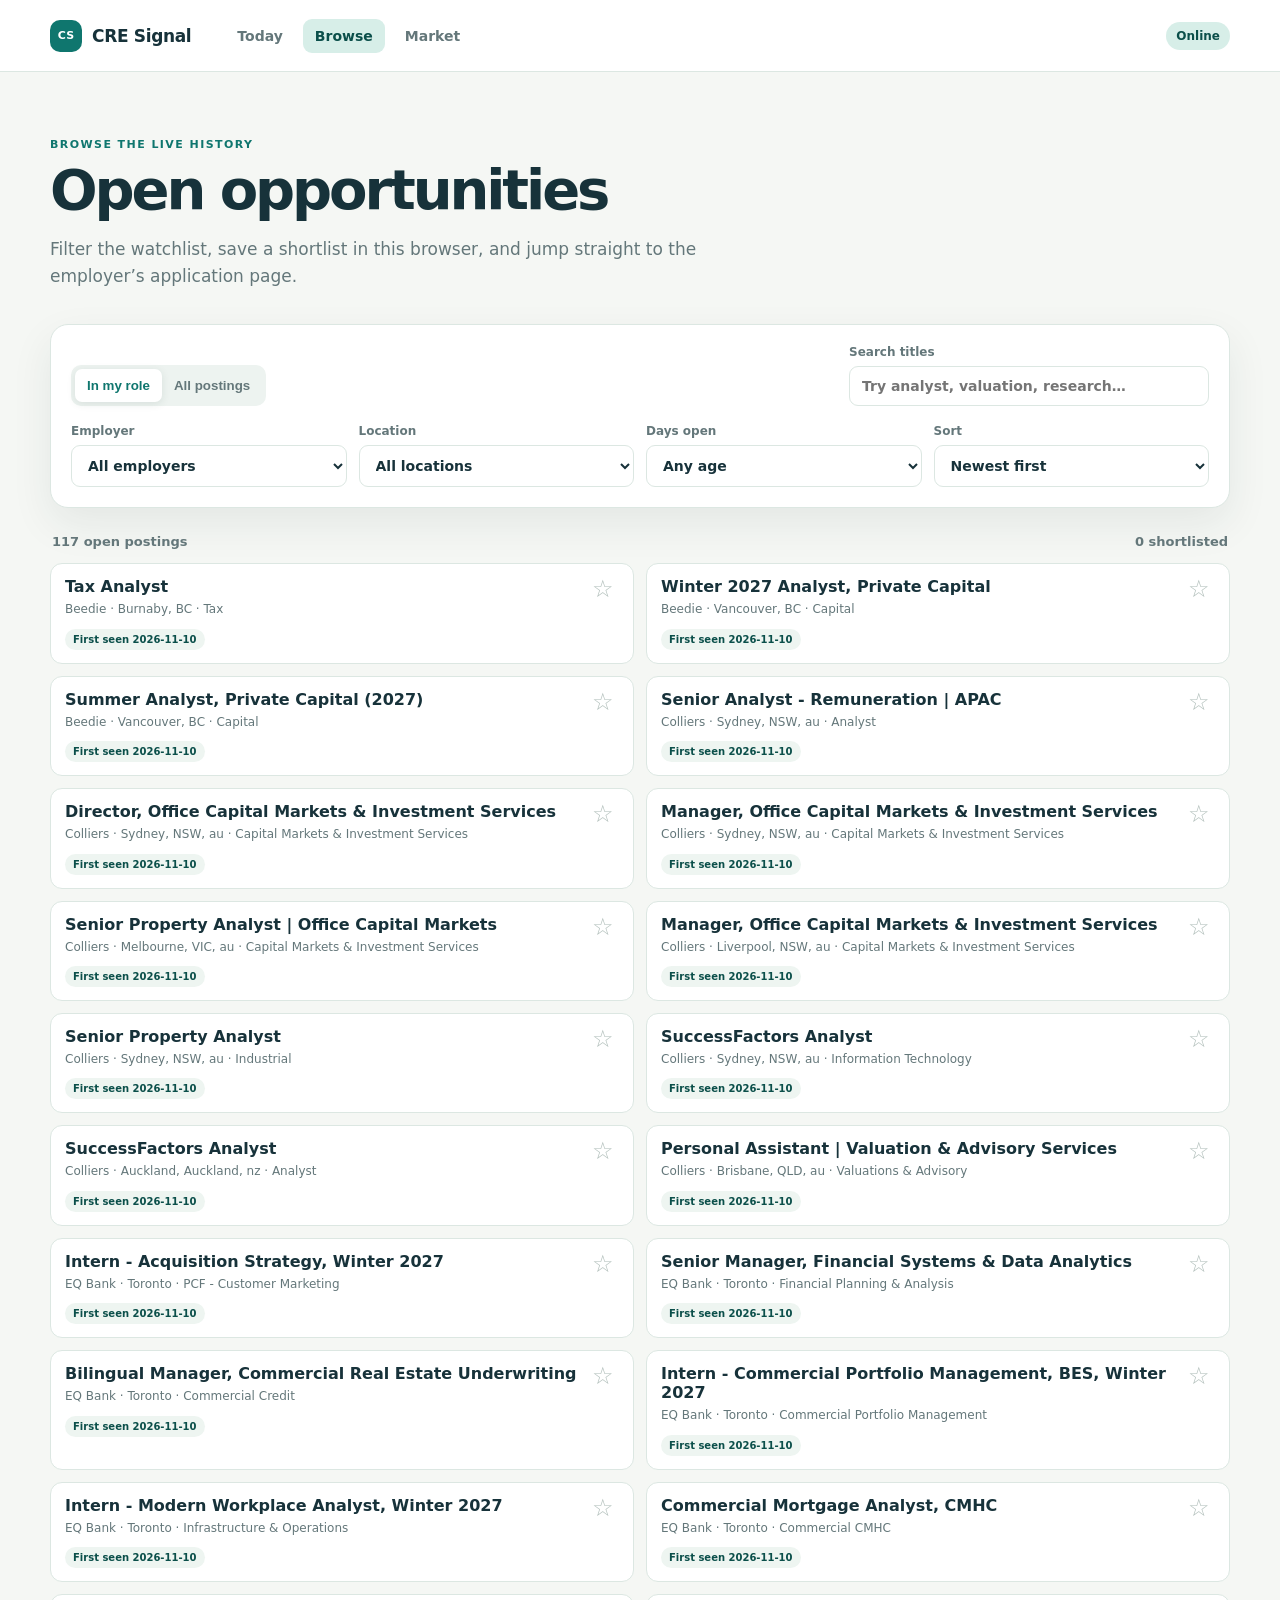
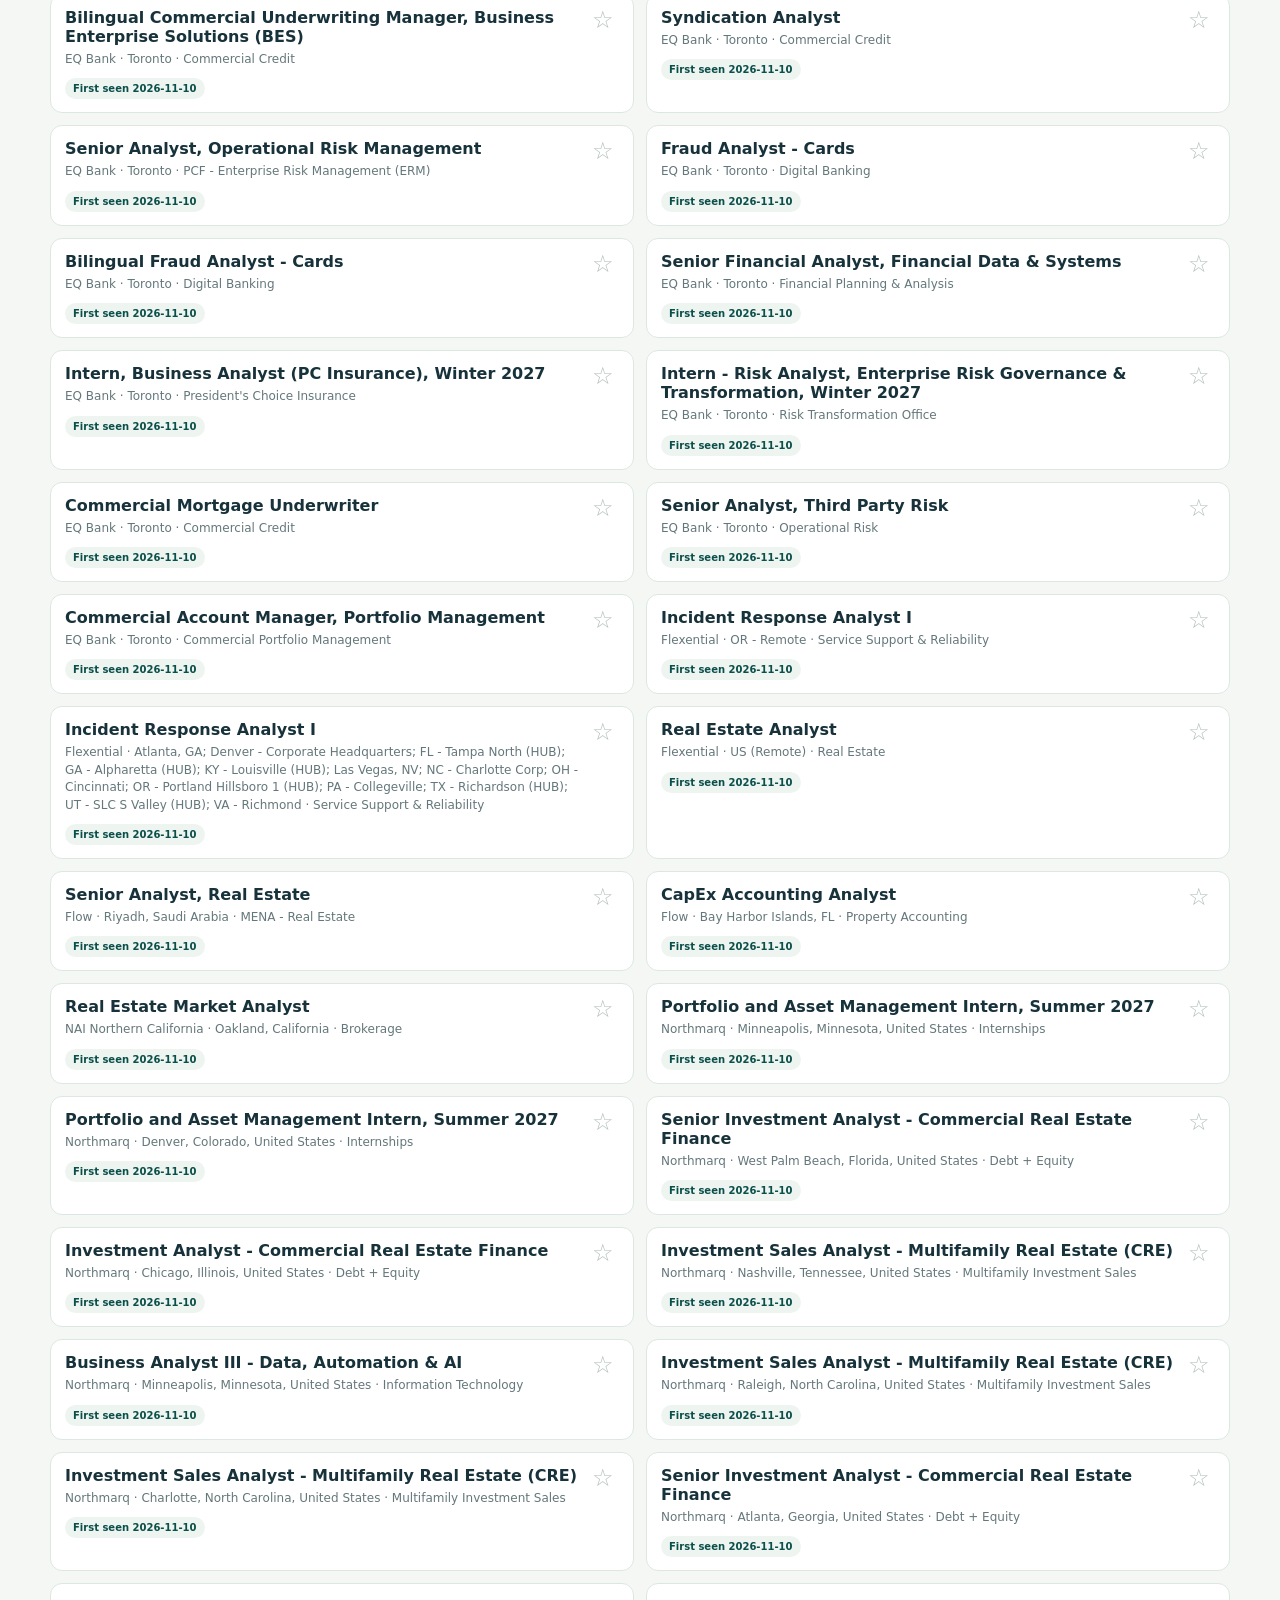
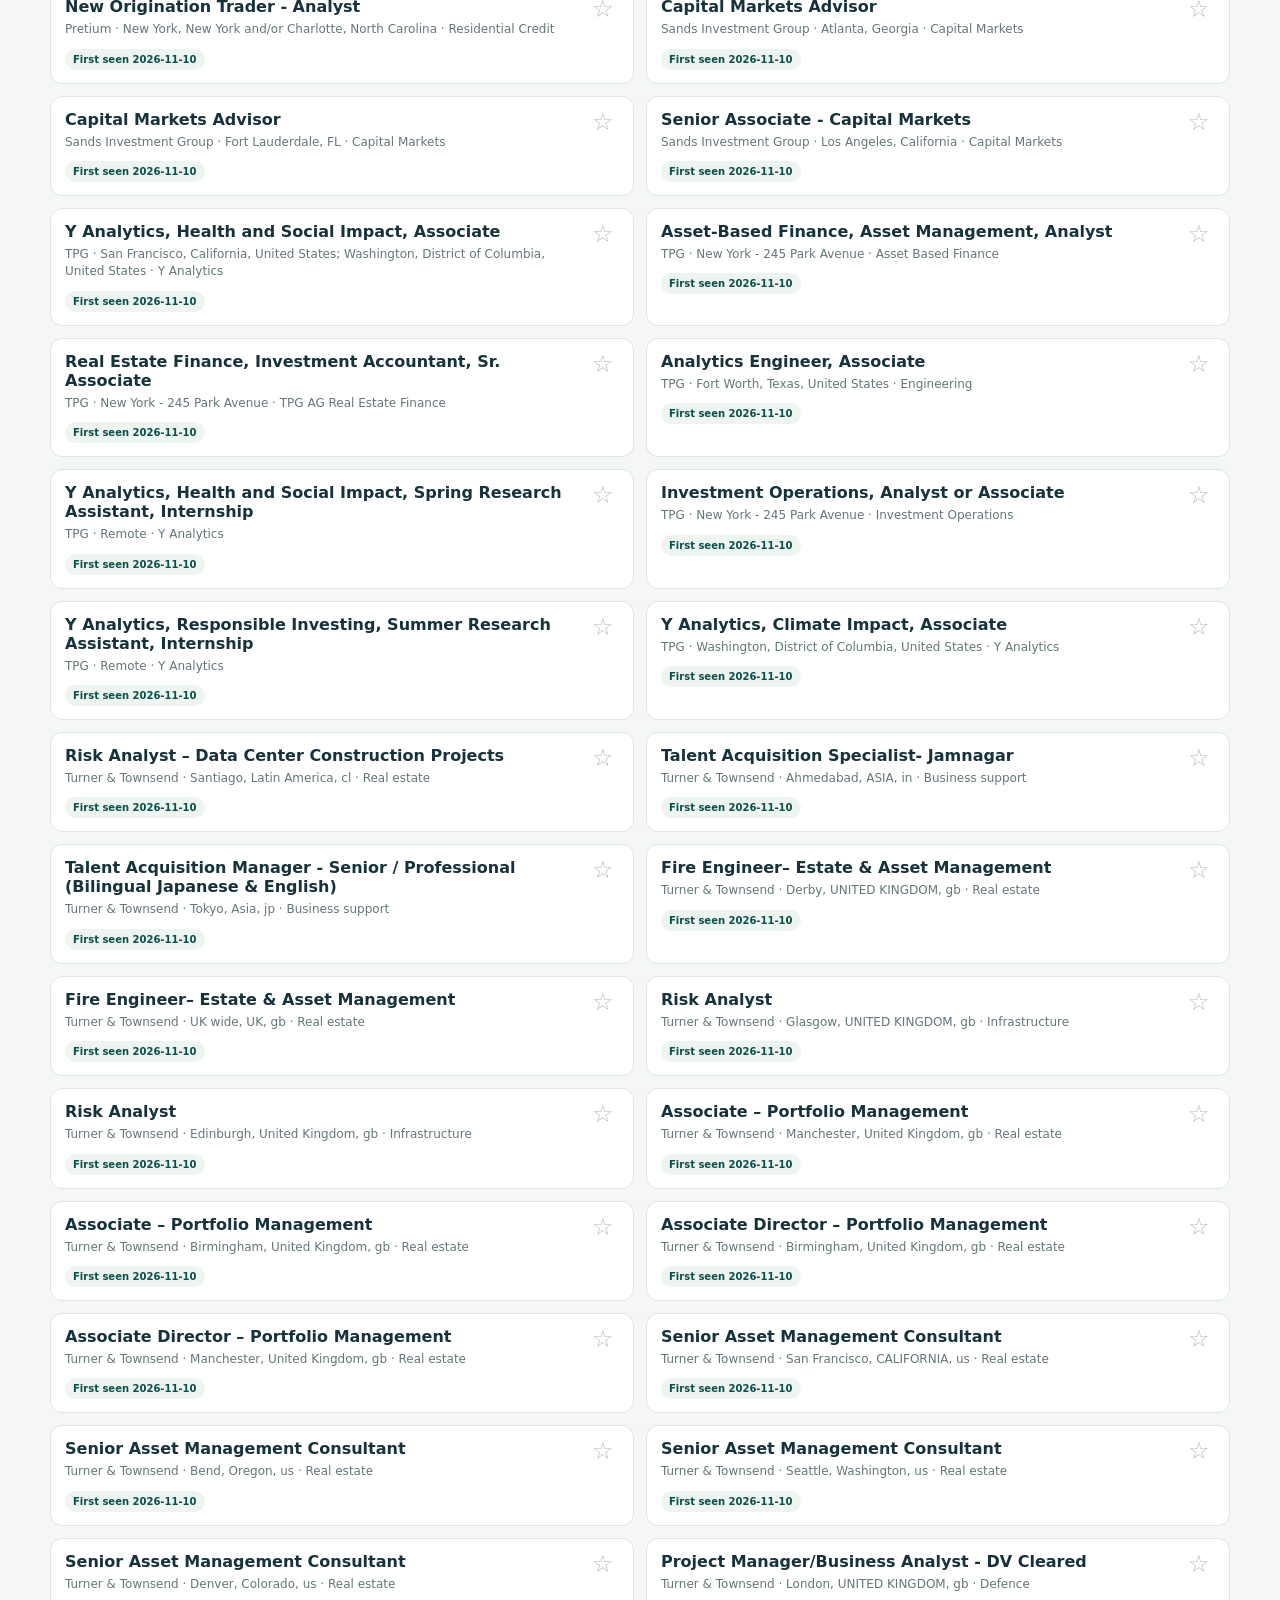
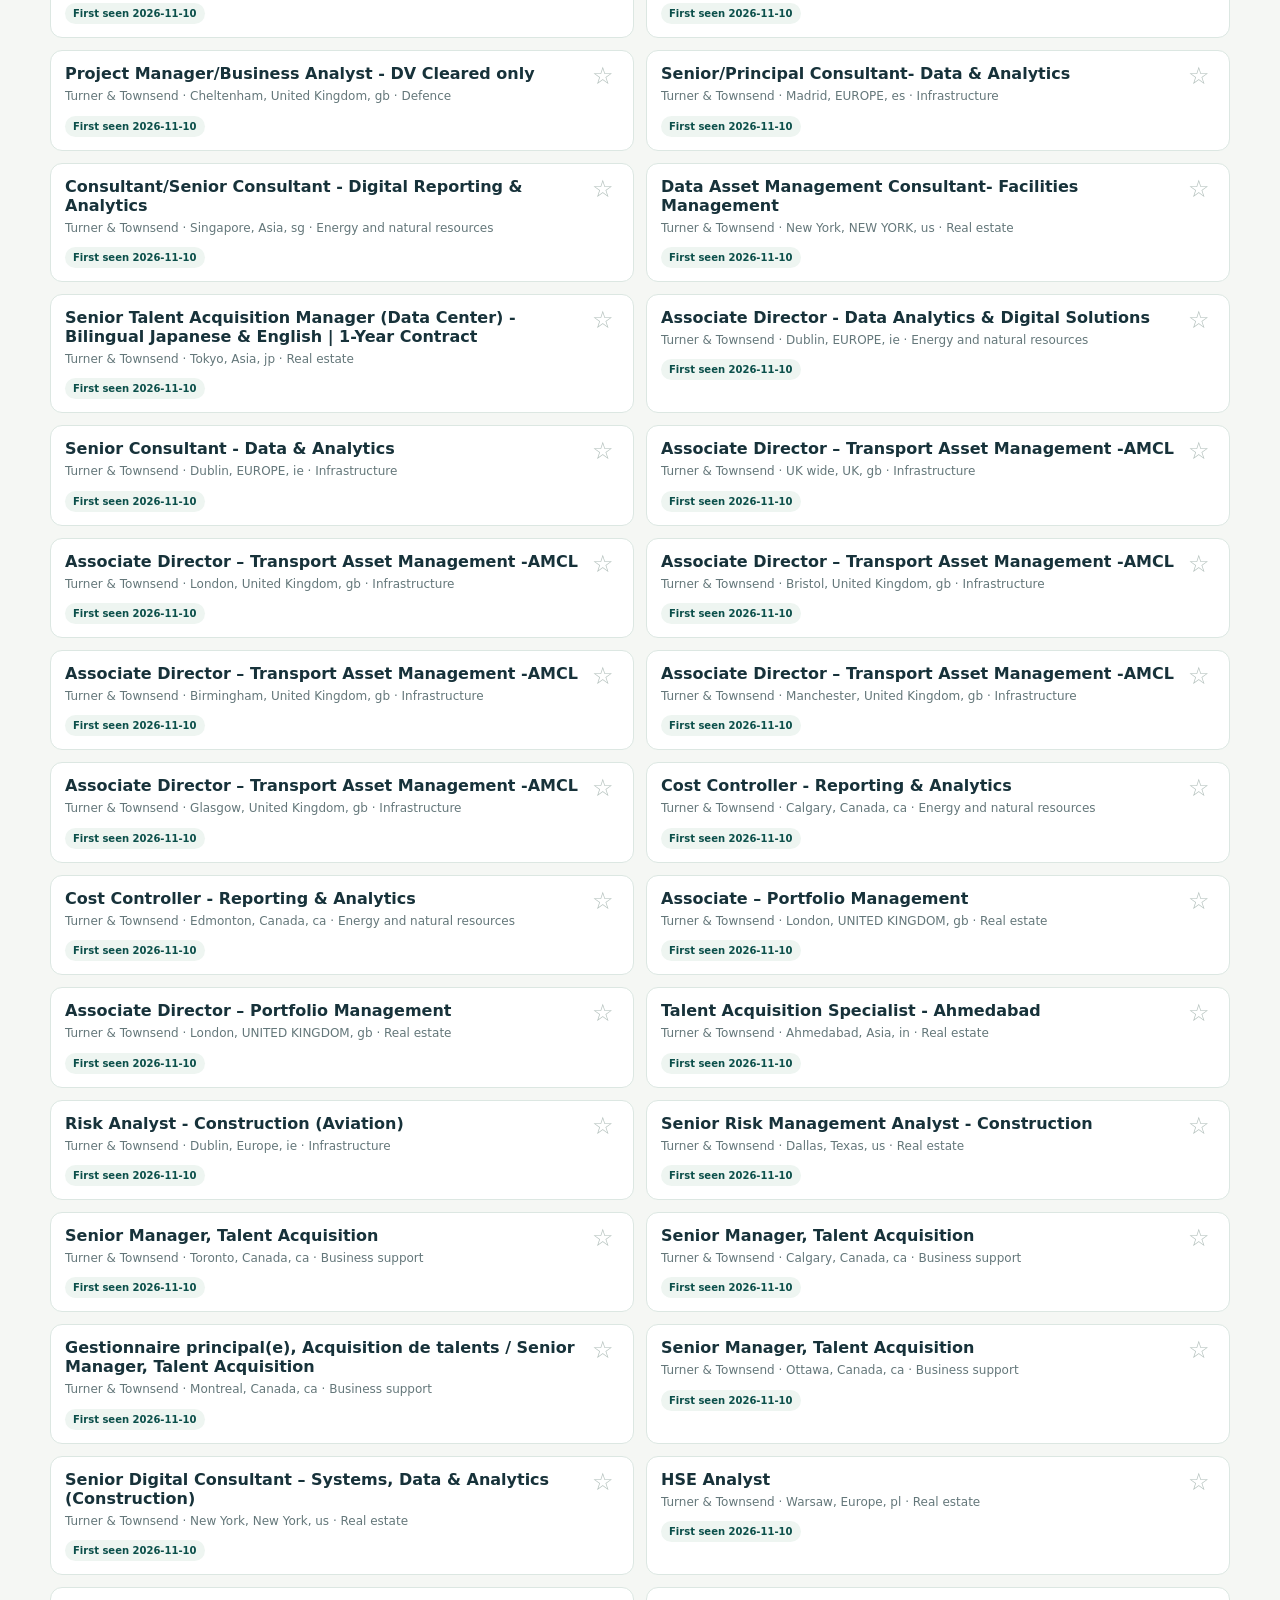
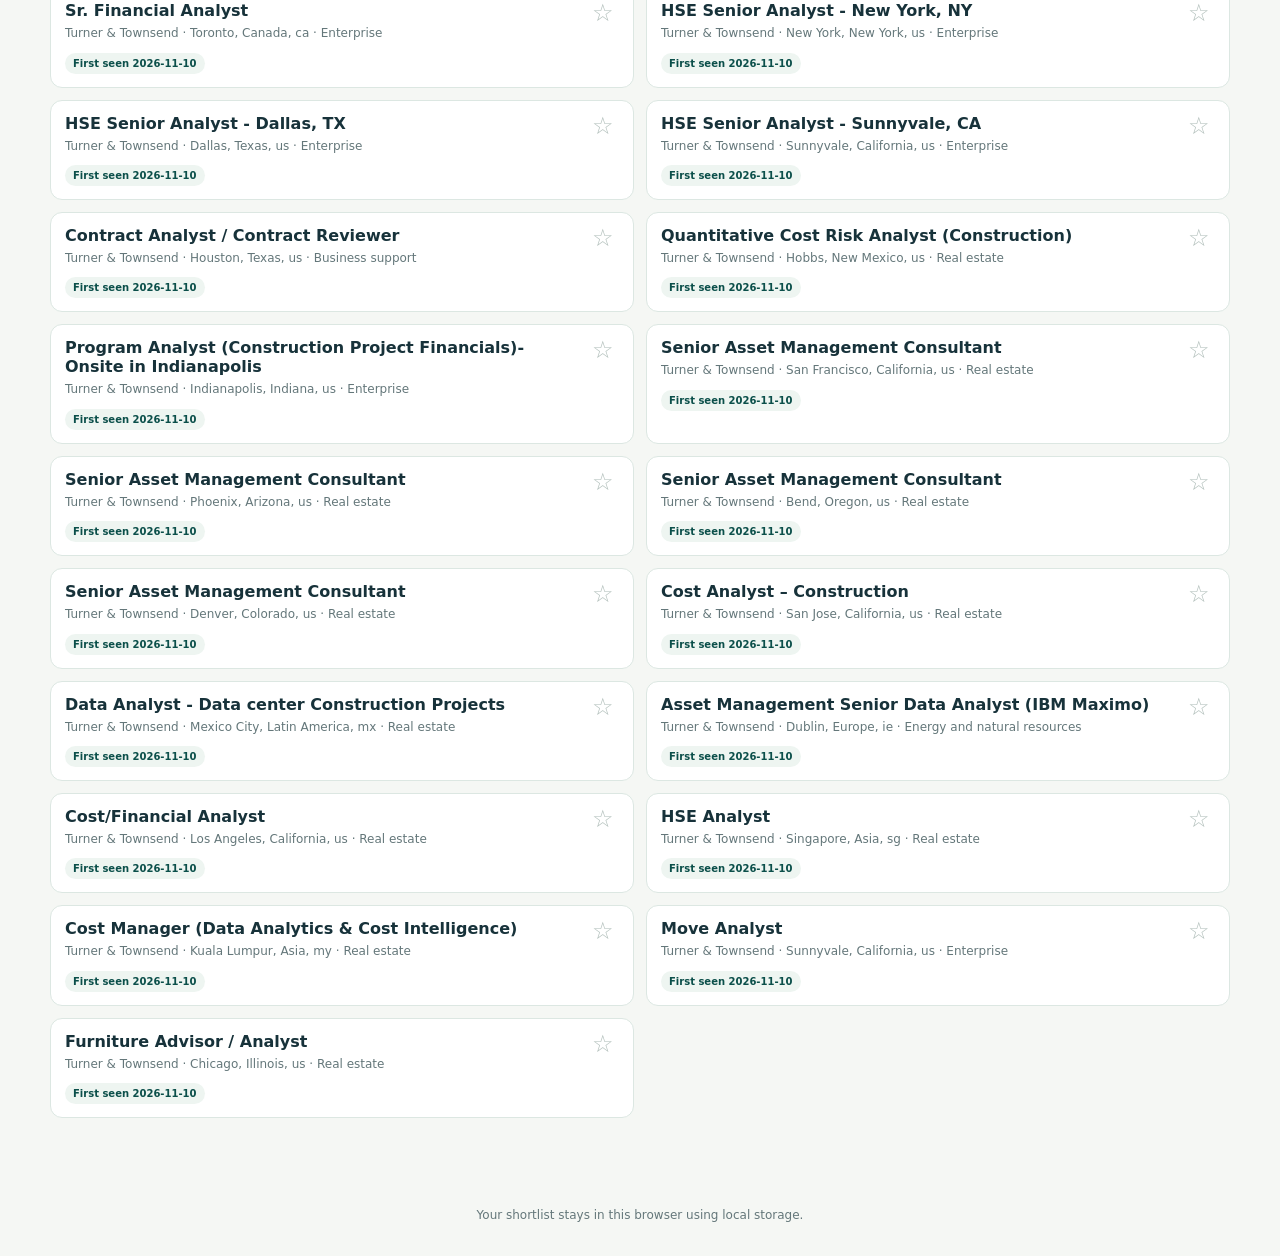
==== browse.html @ 5e4dce22 "Add installable Today Browse and Market pages" ====
<!doctype html>
<html lang="en">
<head>
  <meta charset="utf-8"><meta name="viewport" content="width=device-width, initial-scale=1">
  <meta name="theme-color" content="#0f766e"><link rel="manifest" href="manifest.webmanifest"><link rel="stylesheet" href="styles.css">
  <title>CRE Signal | Browse</title>
</head>
<body data-page="browse">
  <header class="topbar"><a class="brand" href="index.html"><span class="brand-mark">CS</span><span>CRE Signal</span></a><nav aria-label="Main navigation"><a href="index.html">Today</a><a class="active" href="browse.html">Browse</a><a href="market.html">Market</a></nav><span class="status-pill" id="connection-status">Loading</span></header>
  <main class="shell">
    <section class="page-heading"><p class="eyebrow">Browse the live history</p><h1>Open opportunities</h1><p class="lede">Filter the watchlist, save a shortlist in this browser, and jump straight to the employer’s application page.</p></section>
    <section class="panel filters">
      <div class="filter-top"><div class="switch" role="group" aria-label="Posting scope"><button class="switch-button active" id="role-only">In my role</button><button class="switch-button" id="all-postings">All postings</button></div><label class="search-label">Search titles<input id="title-search" type="search" placeholder="Try analyst, valuation, research…"></label></div>
      <div class="filter-grid"><label>Employer<select id="employer-filter"><option value="">All employers</option></select></label><label>Location<select id="location-filter"><option value="">All locations</option></select></label><label>Days open<select id="days-filter"><option value="">Any age</option><option value="7">7+ days</option><option value="14">14+ days</option><option value="30">30+ days</option><option value="60">60+ days</option></select></label><label>Sort<select id="sort-filter"><option value="newest">Newest first</option><option value="oldest">Oldest first</option></select></label></div>
    </section>
    <section class="result-bar"><span id="result-count">Loading postings…</span><span id="shortlist-count">0 shortlisted</span></section>
    <section class="posting-grid" id="browse-results"><div class="empty">Loading postings…</div></section>
  </main>
  <footer class="footer">Your shortlist stays in this browser using local storage.</footer>
  <script src="app.js"></script>
</body>
</html>
---- styles.css ----
:root{--ink:#17323a;--muted:#64777a;--paper:#f5f7f4;--panel:#fff;--teal:#0f766e;--teal-dark:#0b4f4a;--mint:#d7eee8;--line:#dce7e2;--warm:#c96e3d;--warm-light:#fae8dc;--shadow:0 16px 42px rgba(22,54,49,.08)}
*{box-sizing:border-box}html{background:var(--paper);color:var(--ink);font-family:Inter,ui-sans-serif,system-ui,-apple-system,BlinkMacSystemFont,"Segoe UI",sans-serif}body{margin:0;min-width:320px}.topbar{height:72px;background:rgba(255,255,255,.93);border-bottom:1px solid var(--line);display:flex;align-items:center;padding:0 max(22px,calc((100vw - 1180px)/2));gap:34px;position:sticky;top:0;z-index:5;backdrop-filter:blur(12px)}.brand{color:var(--ink);font-weight:800;letter-spacing:-.02em;text-decoration:none;display:flex;align-items:center;gap:10px;font-size:17px}.brand-mark{width:32px;height:32px;border-radius:10px;background:var(--teal);color:#fff;display:grid;place-items:center;font-size:11px;letter-spacing:.02em}nav{display:flex;gap:8px;flex:1}nav a{color:var(--muted);padding:9px 12px;border-radius:9px;text-decoration:none;font-size:14px;font-weight:650}nav a:hover,nav a.active{background:var(--mint);color:var(--teal-dark)}.status-pill{font-size:12px;font-weight:700;color:var(--teal-dark);background:var(--mint);padding:7px 10px;border-radius:999px}.shell{width:min(1180px,calc(100% - 40px));margin:0 auto;padding:58px 0 70px}.hero{display:flex;justify-content:space-between;gap:28px;align-items:end;padding:8px 0 44px}.page-heading{padding:8px 0 34px}.eyebrow{text-transform:uppercase;letter-spacing:.13em;color:var(--teal);font-weight:800;font-size:11px;margin:0 0 10px}.hero h1,.page-heading h1{font-size:clamp(37px,5vw,66px);line-height:1.02;letter-spacing:-.055em;max-width:740px;margin:0 0 18px}.page-heading h1{font-size:clamp(37px,5vw,56px)}.lede{font-size:17px;line-height:1.6;color:var(--muted);max-width:690px;margin:0}.run-card{min-width:210px;background:var(--teal-dark);color:#fff;border-radius:18px;padding:20px 22px;box-shadow:var(--shadow)}.run-card span,.run-card small{display:block;color:#b7ddd4;font-size:12px}.run-card strong{display:block;font-size:20px;margin:8px 0}.metric-grid{display:grid;grid-template-columns:repeat(4,1fr);gap:14px;margin-bottom:34px}.metric-card{background:var(--panel);border:1px solid var(--line);border-radius:16px;padding:20px;box-shadow:var(--shadow)}.metric-card span,.metric-card small{display:block;color:var(--muted);font-size:12px}.metric-card strong{font-size:36px;letter-spacing:-.05em;display:block;margin:8px 0 2px}.metric-card.accent{background:var(--mint);border-color:#b9e0d7}.metric-card.warm{background:var(--warm-light);border-color:#f2c8b2}.panel{background:var(--panel);border:1px solid var(--line);border-radius:18px;padding:24px;box-shadow:var(--shadow);margin-bottom:18px}.section-heading{display:flex;justify-content:space-between;align-items:start;gap:18px;margin-bottom:20px}.section-heading h2,.market-section h2{font-size:23px;letter-spacing:-.03em;margin:0}.text-link{color:var(--teal);font-size:13px;font-weight:800;text-decoration:none}.source-grid{display:grid;grid-template-columns:repeat(4,1fr);gap:10px}.source-item{padding:13px;border:1px solid var(--line);border-radius:12px;min-height:74px}.source-item strong{display:block;font-size:13px}.source-item span{display:flex;justify-content:space-between;gap:8px;margin-top:9px;color:var(--muted);font-size:11px}.dot{width:8px;height:8px;border-radius:50%;background:#d77e54;display:inline-block;margin-right:5px}.dot.ok{background:#1a9a7f}.two-column{display:grid;grid-template-columns:1fr 1fr;gap:18px}.count-badge{background:var(--mint);color:var(--teal-dark);font-weight:800;font-size:12px;border-radius:999px;padding:6px 9px}.warm-badge{background:var(--warm-light);color:#9d4f2d}.posting-list{display:grid;gap:9px}.posting-row,.posting-card{border:1px solid var(--line);border-radius:12px;padding:13px 14px}.posting-row a,.posting-card a{color:var(--ink);font-weight:750;text-decoration:none}.posting-row a:hover,.posting-card a:hover{color:var(--teal)}.posting-meta{color:var(--muted);font-size:12px;line-height:1.45;margin-top:5px}.empty{color:var(--muted);font-size:14px;padding:20px 2px}.filters{padding:20px}.filter-top{display:flex;justify-content:space-between;gap:18px;align-items:end;margin-bottom:18px}.switch{display:flex;background:#edf3f0;border-radius:10px;padding:4px}.switch-button{border:0;background:transparent;color:var(--muted);font-weight:800;border-radius:7px;padding:9px 12px;cursor:pointer}.switch-button.active{background:#fff;color:var(--teal);box-shadow:0 2px 8px rgba(26,58,52,.1)}.search-label,label{font-size:12px;font-weight:800;color:var(--muted);display:block}.search-label{width:min(360px,100%)}input,select{display:block;width:100%;margin-top:7px;padding:11px 12px;border:1px solid var(--line);border-radius:9px;background:#fff;color:var(--ink);font:inherit;font-size:14px}input:focus,select:focus{outline:2px solid #9ad5c9;border-color:var(--teal)}.filter-grid{display:grid;grid-template-columns:repeat(4,1fr);gap:12px}.result-bar{display:flex;justify-content:space-between;color:var(--muted);font-size:13px;font-weight:700;padding:8px 2px 14px}.posting-grid{display:grid;grid-template-columns:repeat(2,1fr);gap:12px}.posting-card{background:#fff;position:relative;padding-right:48px}.star{position:absolute;right:13px;top:12px;border:0;background:transparent;color:#b4c1bd;font-size:24px;line-height:1;cursor:pointer}.star.saved{color:#e4a83f}.tag{display:inline-flex;background:#eef5f1;color:var(--teal-dark);border-radius:999px;padding:5px 8px;font-size:10px;font-weight:800;margin-top:10px}.market-grid{display:grid;grid-template-columns:repeat(2,1fr);gap:18px}.market-section{margin:0}.market-section .finding{color:var(--muted);font-size:14px;line-height:1.55;min-height:45px}.chart{min-height:164px;display:flex;align-items:end;gap:7px;border-bottom:1px solid var(--line);padding:18px 2px 0}.bar-group{flex:1;min-width:18px;height:145px;display:flex;flex-direction:column;justify-content:end;align-items:center;gap:5px}.bar{width:100%;max-width:34px;min-height:3px;border-radius:6px 6px 0 0;background:var(--teal)}.bar.warm{background:var(--warm)}.bar-label{font-size:9px;color:var(--muted);white-space:nowrap;transform:rotate(-38deg);transform-origin:top center;margin-top:4px}.bar-value{font-size:10px;font-weight:800}.stat-chart{min-height:110px;display:flex;align-items:center}.big-stat{font-size:54px;color:var(--teal);font-weight:850;letter-spacing:-.07em}.big-stat small{font-size:14px;color:var(--muted);letter-spacing:0;font-weight:700}.footer{text-align:center;color:var(--muted);font-size:12px;padding:20px 20px 34px}code{background:#edf3f0;border-radius:5px;padding:2px 5px;font-size:.9em}@media(max-width:850px){.source-grid{grid-template-columns:repeat(2,1fr)}.metric-grid{grid-template-columns:repeat(2,1fr)}.hero{display:block}.run-card{margin-top:25px;width:100%}.market-grid,.two-column,.posting-grid{grid-template-columns:1fr}.filter-top{display:block}.search-label{width:100%;margin-top:16px}.filter-grid{grid-template-columns:repeat(2,1fr)}}@media(max-width:520px){.topbar{gap:12px;padding:0 15px}.brand span:last-child{display:none}nav{gap:0}.topbar nav a{padding:8px 7px;font-size:12px}.status-pill{font-size:10px}.shell{width:min(100% - 28px,1180px);padding-top:38px}.metric-grid,.source-grid,.filter-grid{grid-template-columns:1fr}.hero h1{font-size:42px}.panel{padding:18px}}
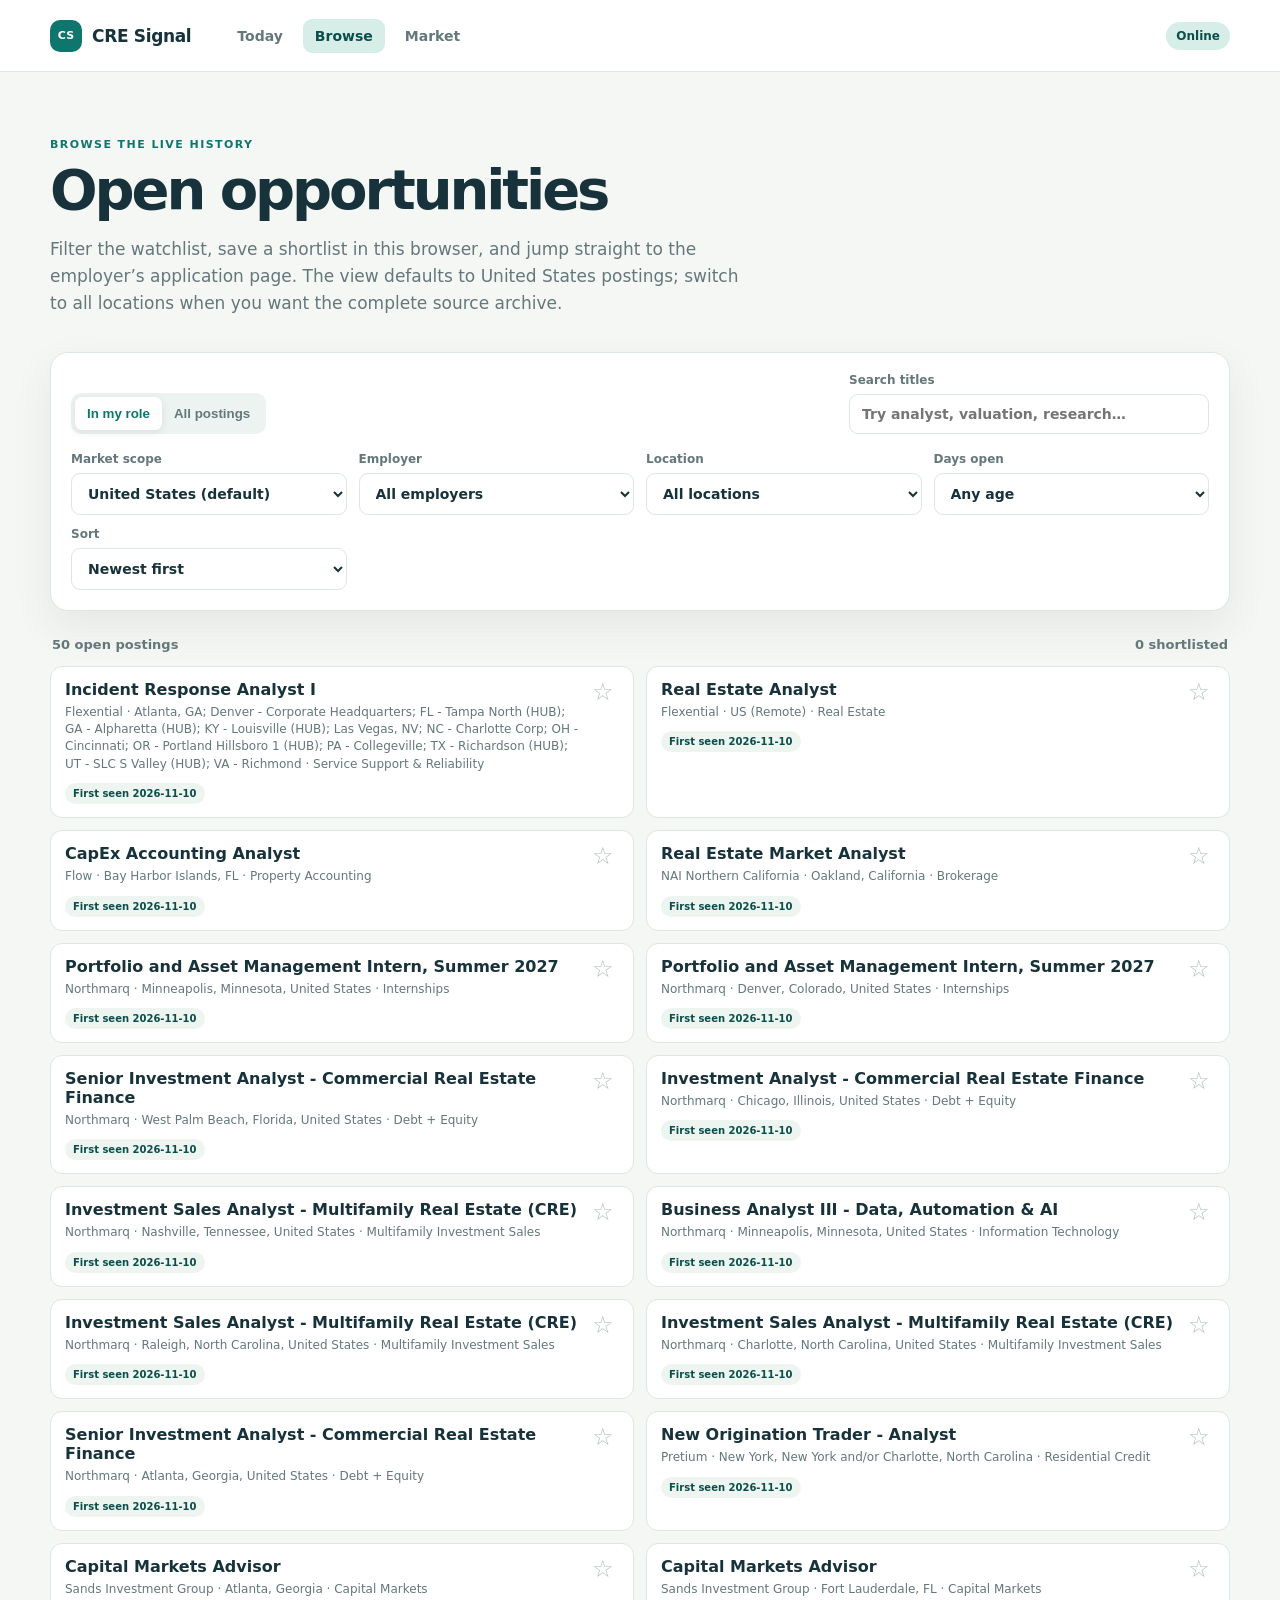
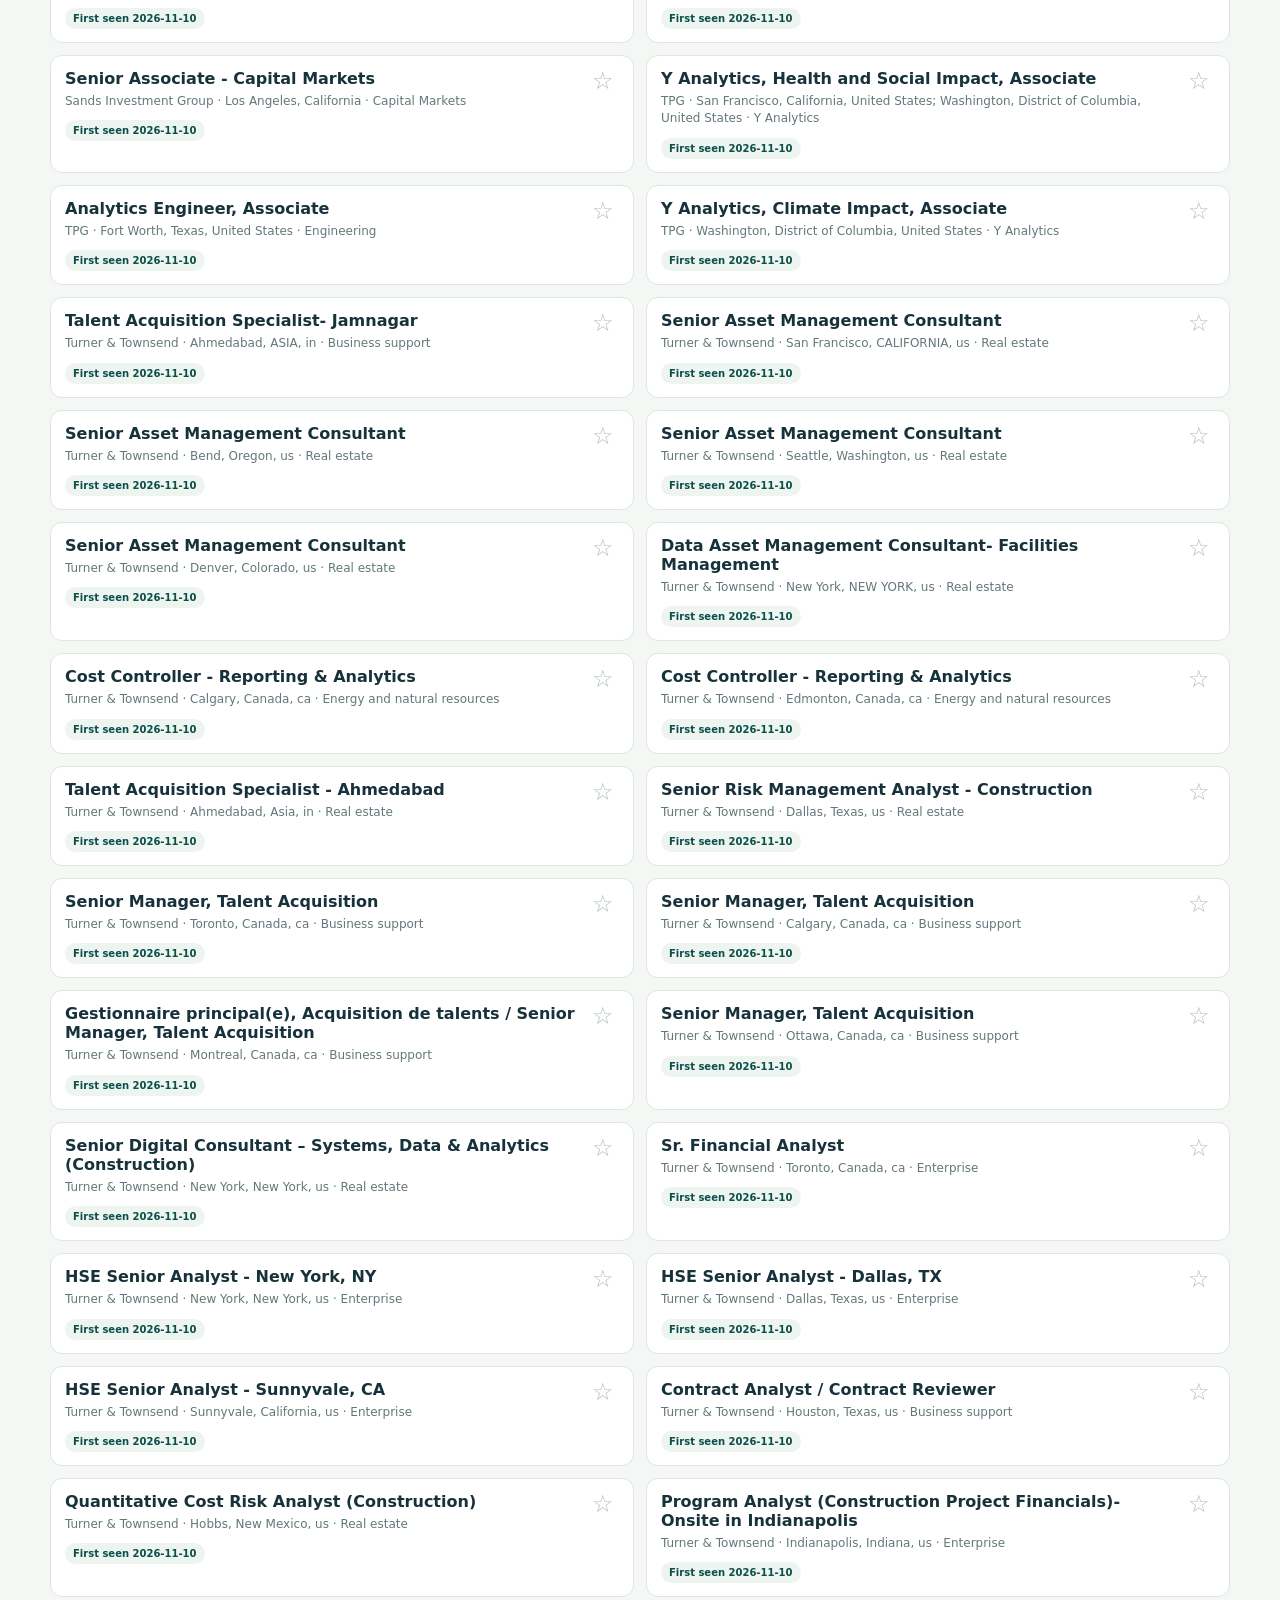
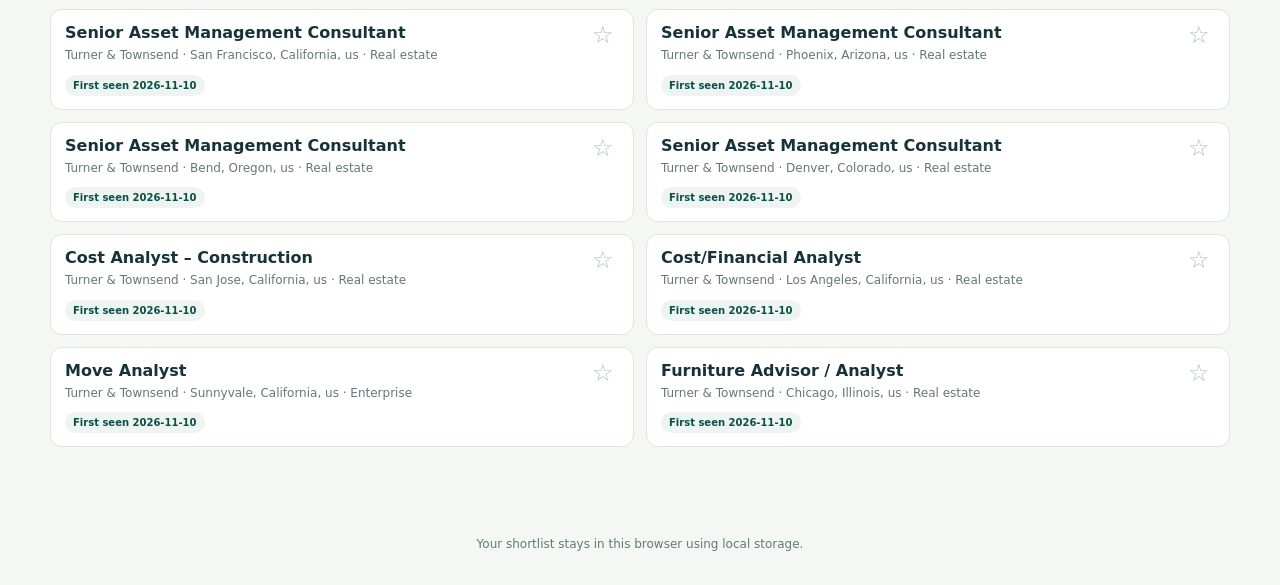
==== commit 41d66a71: "Default Browse to US postings" ====
--- a/browse.html
+++ b/browse.html
@@ -8,10 +8,10 @@
 <body data-page="browse">
   <header class="topbar"><a class="brand" href="index.html"><span class="brand-mark">CS</span><span>CRE Signal</span></a><nav aria-label="Main navigation"><a href="index.html">Today</a><a class="active" href="browse.html">Browse</a><a href="market.html">Market</a></nav><span class="status-pill" id="connection-status">Loading</span></header>
   <main class="shell">
-    <section class="page-heading"><p class="eyebrow">Browse the live history</p><h1>Open opportunities</h1><p class="lede">Filter the watchlist, save a shortlist in this browser, and jump straight to the employer’s application page.</p></section>
+    <section class="page-heading"><p class="eyebrow">Browse the live history</p><h1>Open opportunities</h1><p class="lede">Filter the watchlist, save a shortlist in this browser, and jump straight to the employer’s application page. The view defaults to United States postings; switch to all locations when you want the complete source archive.</p></section>
     <section class="panel filters">
       <div class="filter-top"><div class="switch" role="group" aria-label="Posting scope"><button class="switch-button active" id="role-only">In my role</button><button class="switch-button" id="all-postings">All postings</button></div><label class="search-label">Search titles<input id="title-search" type="search" placeholder="Try analyst, valuation, research…"></label></div>
-      <div class="filter-grid"><label>Employer<select id="employer-filter"><option value="">All employers</option></select></label><label>Location<select id="location-filter"><option value="">All locations</option></select></label><label>Days open<select id="days-filter"><option value="">Any age</option><option value="7">7+ days</option><option value="14">14+ days</option><option value="30">30+ days</option><option value="60">60+ days</option></select></label><label>Sort<select id="sort-filter"><option value="newest">Newest first</option><option value="oldest">Oldest first</option></select></label></div>
+      <div class="filter-grid"><label>Market scope<select id="country-filter"><option value="us" selected>United States (default)</option><option value="all">All locations</option></select></label><label>Employer<select id="employer-filter"><option value="">All employers</option></select></label><label>Location<select id="location-filter"><option value="">All locations</option></select></label><label>Days open<select id="days-filter"><option value="">Any age</option><option value="7">7+ days</option><option value="14">14+ days</option><option value="30">30+ days</option><option value="60">60+ days</option></select></label><label>Sort<select id="sort-filter"><option value="newest">Newest first</option><option value="oldest">Oldest first</option></select></label></div>
     </section>
     <section class="result-bar"><span id="result-count">Loading postings…</span><span id="shortlist-count">0 shortlisted</span></section>
     <section class="posting-grid" id="browse-results"><div class="empty">Loading postings…</div></section>
--- a/styles.css
+++ b/styles.css
@@ -1,2 +1,3 @@
 :root{--ink:#17323a;--muted:#64777a;--paper:#f5f7f4;--panel:#fff;--teal:#0f766e;--teal-dark:#0b4f4a;--mint:#d7eee8;--line:#dce7e2;--warm:#c96e3d;--warm-light:#fae8dc;--shadow:0 16px 42px rgba(22,54,49,.08)}
 *{box-sizing:border-box}html{background:var(--paper);color:var(--ink);font-family:Inter,ui-sans-serif,system-ui,-apple-system,BlinkMacSystemFont,"Segoe UI",sans-serif}body{margin:0;min-width:320px}.topbar{height:72px;background:rgba(255,255,255,.93);border-bottom:1px solid var(--line);display:flex;align-items:center;padding:0 max(22px,calc((100vw - 1180px)/2));gap:34px;position:sticky;top:0;z-index:5;backdrop-filter:blur(12px)}.brand{color:var(--ink);font-weight:800;letter-spacing:-.02em;text-decoration:none;display:flex;align-items:center;gap:10px;font-size:17px}.brand-mark{width:32px;height:32px;border-radius:10px;background:var(--teal);color:#fff;display:grid;place-items:center;font-size:11px;letter-spacing:.02em}nav{display:flex;gap:8px;flex:1}nav a{color:var(--muted);padding:9px 12px;border-radius:9px;text-decoration:none;font-size:14px;font-weight:650}nav a:hover,nav a.active{background:var(--mint);color:var(--teal-dark)}.status-pill{font-size:12px;font-weight:700;color:var(--teal-dark);background:var(--mint);padding:7px 10px;border-radius:999px}.shell{width:min(1180px,calc(100% - 40px));margin:0 auto;padding:58px 0 70px}.hero{display:flex;justify-content:space-between;gap:28px;align-items:end;padding:8px 0 44px}.page-heading{padding:8px 0 34px}.eyebrow{text-transform:uppercase;letter-spacing:.13em;color:var(--teal);font-weight:800;font-size:11px;margin:0 0 10px}.hero h1,.page-heading h1{font-size:clamp(37px,5vw,66px);line-height:1.02;letter-spacing:-.055em;max-width:740px;margin:0 0 18px}.page-heading h1{font-size:clamp(37px,5vw,56px)}.lede{font-size:17px;line-height:1.6;color:var(--muted);max-width:690px;margin:0}.run-card{min-width:210px;background:var(--teal-dark);color:#fff;border-radius:18px;padding:20px 22px;box-shadow:var(--shadow)}.run-card span,.run-card small{display:block;color:#b7ddd4;font-size:12px}.run-card strong{display:block;font-size:20px;margin:8px 0}.metric-grid{display:grid;grid-template-columns:repeat(4,1fr);gap:14px;margin-bottom:34px}.metric-card{background:var(--panel);border:1px solid var(--line);border-radius:16px;padding:20px;box-shadow:var(--shadow)}.metric-card span,.metric-card small{display:block;color:var(--muted);font-size:12px}.metric-card strong{font-size:36px;letter-spacing:-.05em;display:block;margin:8px 0 2px}.metric-card.accent{background:var(--mint);border-color:#b9e0d7}.metric-card.warm{background:var(--warm-light);border-color:#f2c8b2}.panel{background:var(--panel);border:1px solid var(--line);border-radius:18px;padding:24px;box-shadow:var(--shadow);margin-bottom:18px}.section-heading{display:flex;justify-content:space-between;align-items:start;gap:18px;margin-bottom:20px}.section-heading h2,.market-section h2{font-size:23px;letter-spacing:-.03em;margin:0}.text-link{color:var(--teal);font-size:13px;font-weight:800;text-decoration:none}.source-grid{display:grid;grid-template-columns:repeat(4,1fr);gap:10px}.source-item{padding:13px;border:1px solid var(--line);border-radius:12px;min-height:74px}.source-item strong{display:block;font-size:13px}.source-item span{display:flex;justify-content:space-between;gap:8px;margin-top:9px;color:var(--muted);font-size:11px}.dot{width:8px;height:8px;border-radius:50%;background:#d77e54;display:inline-block;margin-right:5px}.dot.ok{background:#1a9a7f}.two-column{display:grid;grid-template-columns:1fr 1fr;gap:18px}.count-badge{background:var(--mint);color:var(--teal-dark);font-weight:800;font-size:12px;border-radius:999px;padding:6px 9px}.warm-badge{background:var(--warm-light);color:#9d4f2d}.posting-list{display:grid;gap:9px}.posting-row,.posting-card{border:1px solid var(--line);border-radius:12px;padding:13px 14px}.posting-row a,.posting-card a{color:var(--ink);font-weight:750;text-decoration:none}.posting-row a:hover,.posting-card a:hover{color:var(--teal)}.posting-meta{color:var(--muted);font-size:12px;line-height:1.45;margin-top:5px}.empty{color:var(--muted);font-size:14px;padding:20px 2px}.filters{padding:20px}.filter-top{display:flex;justify-content:space-between;gap:18px;align-items:end;margin-bottom:18px}.switch{display:flex;background:#edf3f0;border-radius:10px;padding:4px}.switch-button{border:0;background:transparent;color:var(--muted);font-weight:800;border-radius:7px;padding:9px 12px;cursor:pointer}.switch-button.active{background:#fff;color:var(--teal);box-shadow:0 2px 8px rgba(26,58,52,.1)}.search-label,label{font-size:12px;font-weight:800;color:var(--muted);display:block}.search-label{width:min(360px,100%)}input,select{display:block;width:100%;margin-top:7px;padding:11px 12px;border:1px solid var(--line);border-radius:9px;background:#fff;color:var(--ink);font:inherit;font-size:14px}input:focus,select:focus{outline:2px solid #9ad5c9;border-color:var(--teal)}.filter-grid{display:grid;grid-template-columns:repeat(4,1fr);gap:12px}.result-bar{display:flex;justify-content:space-between;color:var(--muted);font-size:13px;font-weight:700;padding:8px 2px 14px}.posting-grid{display:grid;grid-template-columns:repeat(2,1fr);gap:12px}.posting-card{background:#fff;position:relative;padding-right:48px}.star{position:absolute;right:13px;top:12px;border:0;background:transparent;color:#b4c1bd;font-size:24px;line-height:1;cursor:pointer}.star.saved{color:#e4a83f}.tag{display:inline-flex;background:#eef5f1;color:var(--teal-dark);border-radius:999px;padding:5px 8px;font-size:10px;font-weight:800;margin-top:10px}.market-grid{display:grid;grid-template-columns:repeat(2,1fr);gap:18px}.market-section{margin:0}.market-section .finding{color:var(--muted);font-size:14px;line-height:1.55;min-height:45px}.chart{min-height:164px;display:flex;align-items:end;gap:7px;border-bottom:1px solid var(--line);padding:18px 2px 0}.bar-group{flex:1;min-width:18px;height:145px;display:flex;flex-direction:column;justify-content:end;align-items:center;gap:5px}.bar{width:100%;max-width:34px;min-height:3px;border-radius:6px 6px 0 0;background:var(--teal)}.bar.warm{background:var(--warm)}.bar-label{font-size:9px;color:var(--muted);white-space:nowrap;transform:rotate(-38deg);transform-origin:top center;margin-top:4px}.bar-value{font-size:10px;font-weight:800}.stat-chart{min-height:110px;display:flex;align-items:center}.big-stat{font-size:54px;color:var(--teal);font-weight:850;letter-spacing:-.07em}.big-stat small{font-size:14px;color:var(--muted);letter-spacing:0;font-weight:700}.footer{text-align:center;color:var(--muted);font-size:12px;padding:20px 20px 34px}code{background:#edf3f0;border-radius:5px;padding:2px 5px;font-size:.9em}@media(max-width:850px){.source-grid{grid-template-columns:repeat(2,1fr)}.metric-grid{grid-template-columns:repeat(2,1fr)}.hero{display:block}.run-card{margin-top:25px;width:100%}.market-grid,.two-column,.posting-grid{grid-template-columns:1fr}.filter-top{display:block}.search-label{width:100%;margin-top:16px}.filter-grid{grid-template-columns:repeat(2,1fr)}}@media(max-width:520px){.topbar{gap:12px;padding:0 15px}.brand span:last-child{display:none}nav{gap:0}.topbar nav a{padding:8px 7px;font-size:12px}.status-pill{font-size:10px}.shell{width:min(100% - 28px,1180px);padding-top:38px}.metric-grid,.source-grid,.filter-grid{grid-template-columns:1fr}.hero h1{font-size:42px}.panel{padding:18px}}
+ .chart-legend{display:flex;gap:14px;color:var(--muted);font-size:11px;font-weight:750;margin:4px 0 -8px}.legend-dot{display:inline-block;width:8px;height:8px;border-radius:50%;background:var(--teal);margin-right:5px}.role-dot{background:#e4a83f}.bar-pair{height:120px;display:flex;align-items:end;gap:3px}.role-bar{background:#e4a83f}
